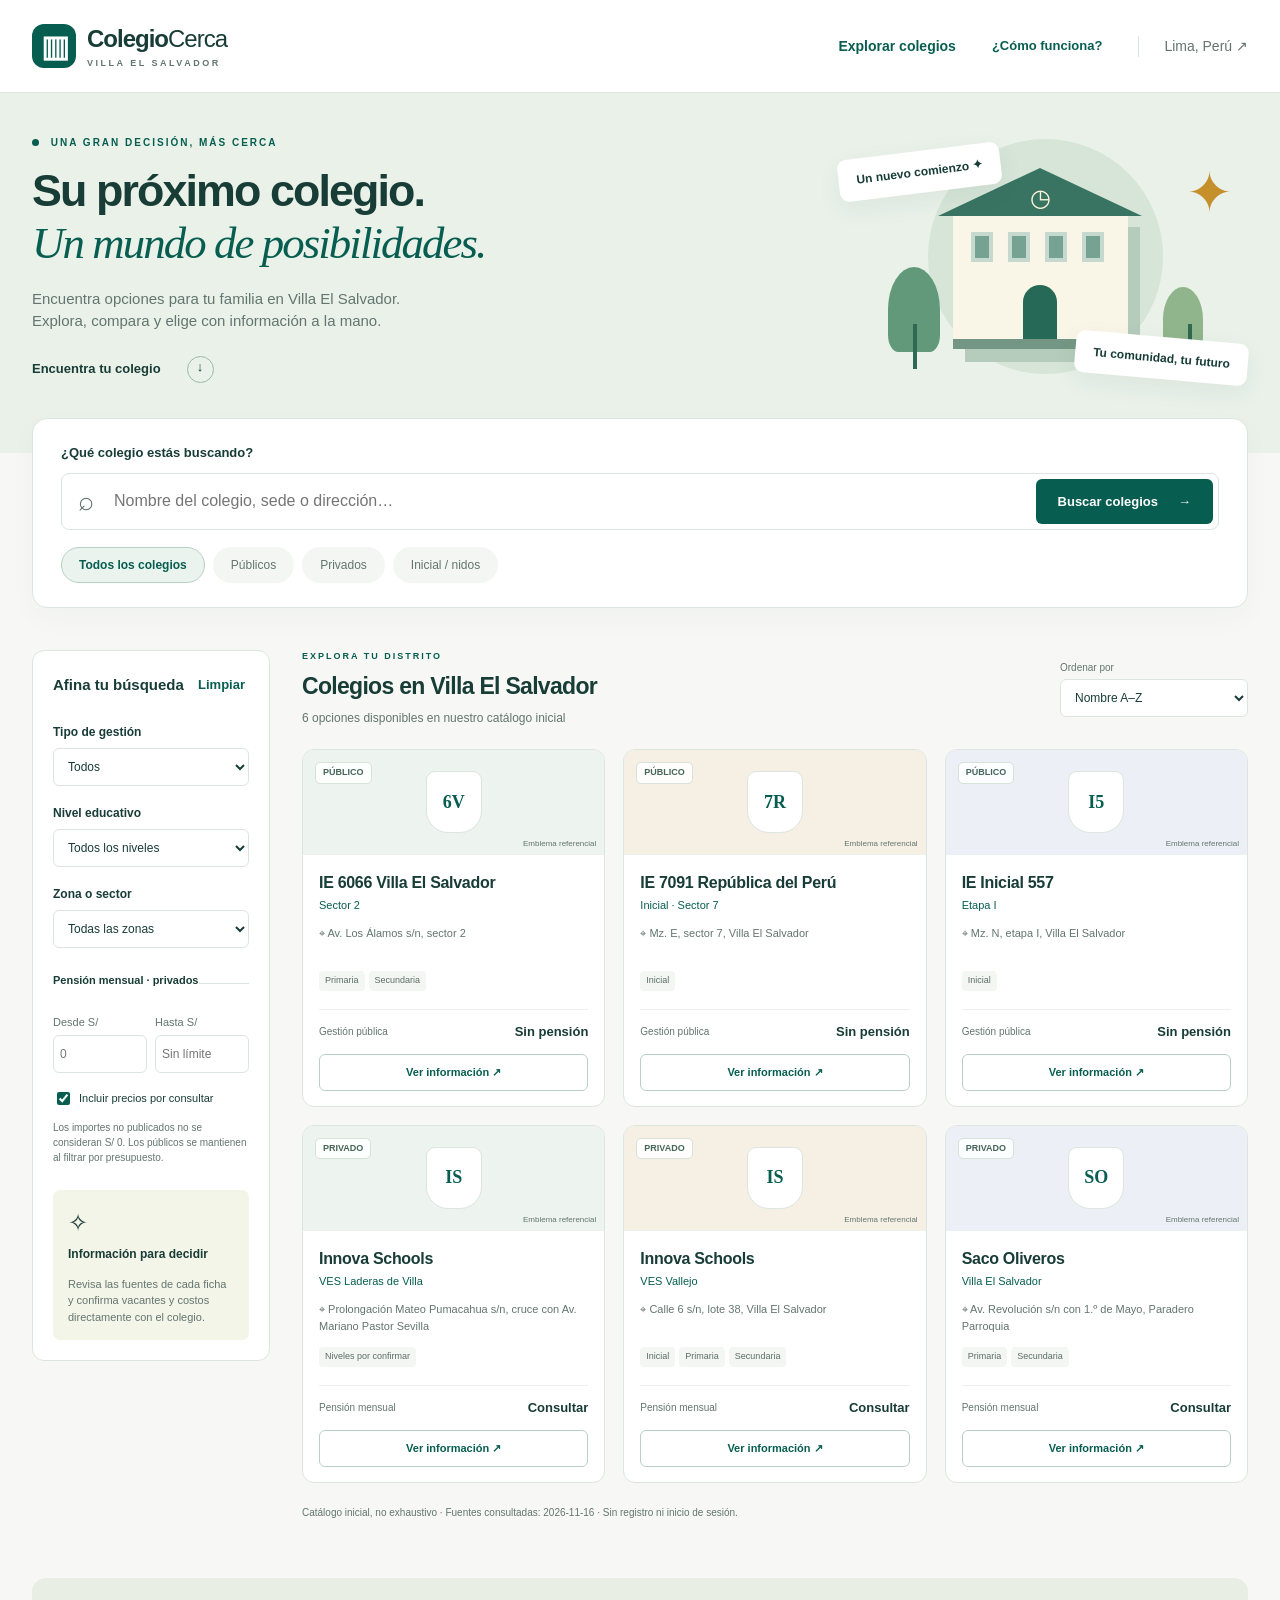
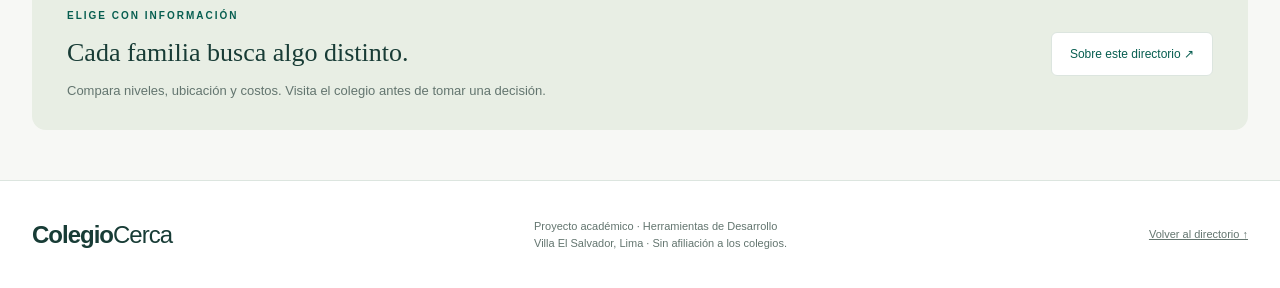
==== web/index.html @ 8980bfe0 "feat: crear directorio publico de colegios VES con filtros y detalle" ====
<!doctype html>
<html lang="es">
<head>
<meta charset="utf-8"><meta name="viewport" content="width=device-width,initial-scale=1">
<meta name="description" content="Explora y compara colegios públicos, privados e inicial en Villa El Salvador. Ubicación, niveles y fuentes de información en un solo lugar.">
<title>Colegio Cerca · Villa El Salvador</title>
<link rel="icon" href="./img/icon.svg" type="image/svg+xml"><link rel="stylesheet" href="./css/estilos.css">
<script src="./js/colegios-core.js" defer></script><script src="./js/app.js" defer></script>
</head>
<body>
<a class="skip" href="#directorio">Saltar al directorio</a>
<header class="header"><div class="container nav"><a class="brand" href="./"><span class="brand-icon" aria-hidden="true">▥</span><span>Colegio<span class="brand-light">Cerca</span><small>VILLA EL SALVADOR</small></span></a><nav aria-label="Principal"><a class="active" href="#directorio">Explorar colegios</a><button id="howButton" class="text-button">¿Cómo funciona?</button><span class="nav-location">Lima, Perú ↗</span></nav></div></header>
<main>
<section class="hero"><div class="container hero-layout"><div><p class="eyebrow"><span class="dot"></span> UNA GRAN DECISIÓN, MÁS CERCA</p><h1>Su próximo colegio.<br><em>Un mundo de posibilidades.</em></h1><p class="hero-copy">Encuentra opciones para tu familia en Villa El Salvador.<br>Explora, compara y elige con información a la mano.</p><a class="hero-link" href="#directorio">Encuentra tu colegio <span>↓</span></a></div><div class="hero-art" aria-hidden="true"><div class="orbit"></div><div class="sun">✦</div><div class="school"><div class="school-roof"></div><span class="school-clock">◷</span><div class="windows"><i></i><i></i><i></i><i></i></div><div class="door"></div></div><span class="art-label label-one">Un nuevo comienzo ✦</span><span class="art-label label-two">Tu comunidad, tu futuro</span><div class="tree tree-one"></div><div class="tree tree-two"></div></div></div></section>
<section class="container finder" aria-label="Buscador"><label for="search">¿Qué colegio estás buscando?</label><div class="search-row"><span aria-hidden="true">⌕</span><input id="search" type="search" placeholder="Nombre del colegio, sede o dirección…" autocomplete="off"><button id="searchButton" class="primary">Buscar colegios <span aria-hidden="true">→</span></button></div><div class="quick-filters" aria-label="Tipo de búsqueda"><button data-quick="todos" aria-pressed="true">Todos los colegios</button><button data-quick="publico" aria-pressed="false">Públicos</button><button data-quick="privado" aria-pressed="false">Privados</button><button data-quick="inicial" aria-pressed="false">Inicial / nidos</button></div></section>
<section id="directorio" class="container directory"><aside class="filters"><div class="filter-heading"><h2>Afina tu búsqueda</h2><button id="clear" class="text-button">Limpiar</button></div><label for="gestion">Tipo de gestión</label><select id="gestion"><option value="">Todos</option><option value="publico">Público</option><option value="privado">Privado</option></select><label for="nivel">Nivel educativo</label><select id="nivel"><option value="">Todos los niveles</option><option value="inicial">Inicial / nidos</option><option value="primaria">Primaria</option><option value="secundaria">Secundaria</option></select><label for="zona">Zona o sector</label><select id="zona"><option value="">Todas las zonas</option></select><fieldset><legend>Pensión mensual · privados</legend><div class="price-inputs"><label>Desde S/<input id="min" type="number" min="0" step="1" placeholder="0"></label><label>Hasta S/<input id="max" type="number" min="0" step="1" placeholder="Sin límite"></label></div><label class="check"><input id="unknown" type="checkbox" checked> Incluir precios por consultar</label><small>Los importes no publicados no se consideran S/ 0. Los públicos se mantienen al filtrar por presupuesto.</small></fieldset><p id="filterError" role="alert"></p><div class="sidebar-note"><span aria-hidden="true">✧</span><strong>Información para decidir</strong><p>Revisa las fuentes de cada ficha y confirma vacantes y costos directamente con el colegio.</p></div></aside>
<div class="results"><div class="results-top"><div><p class="eyebrow">EXPLORA TU DISTRITO</p><h2>Colegios en Villa El Salvador</h2><p id="count" role="status" aria-live="polite">Cargando el directorio…</p></div><label class="sort-label" for="sort">Ordenar por<select id="sort"><option value="nombre">Nombre A–Z</option><option value="precio">Menor pensión publicada</option><option value="ranking">Coincidencia con mis filtros</option></select></label></div><p id="rankingNote" class="ranking-note" hidden>La coincidencia considera gestión, nivel, zona y presupuesto seleccionados. No es una evaluación de calidad educativa. Los datos desconocidos no suman coincidencias.</p><div id="cards" class="cards" aria-busy="true"></div><p class="catalog-note">Catálogo inicial, no exhaustivo · <span id="updated"></span> · Sin registro ni inicio de sesión.</p></div></section>
<section class="container help-strip"><div><p class="eyebrow">ELIGE CON INFORMACIÓN</p><h2>Cada familia busca algo distinto.</h2><p>Compara niveles, ubicación y costos. Visita el colegio antes de tomar una decisión.</p></div><button class="secondary" id="methodButton">Sobre este directorio ↗</button></section>
</main><footer><div class="container footer-content"><span class="brand">Colegio<span class="brand-light">Cerca</span></span><p>Proyecto académico · Herramientas de Desarrollo<br>Villa El Salvador, Lima · Sin afiliación a los colegios.</p><a href="#directorio">Volver al directorio ↑</a></div></footer>
<dialog id="detail" aria-labelledby="detailTitle"><button class="close" id="closeDetail" aria-label="Cerrar información">×</button><div id="detailContent"></div></dialog>
<dialog id="about" aria-labelledby="aboutTitle"><button class="close" id="closeAbout" aria-label="Cerrar explicación">×</button><p class="eyebrow">TRANSPARENCIA</p><h2 id="aboutTitle">Tu búsqueda, con contexto.</h2><p>Este directorio académico reúne fichas de colegios de Villa El Salvador. No es un ranking oficial ni una evaluación de su calidad.</p><h3>¿Cómo se ordenan los resultados?</h3><p>Por defecto, alfabéticamente. Puedes ordenar por pensión publicada o por coincidencia con tus preferencias. En este último caso mostramos también opciones que no cumplen todos los filtros, indicando cuántos criterios coinciden. Cada criterio seleccionado pesa lo mismo; la búsqueda por texto siempre se respeta.</p><h3>Precios y niveles</h3><p>“Consultar” significa que no tenemos un importe publicado y verificado. No implica gratuidad. Las fichas indican solo los niveles documentados, que pueden no cubrir toda la oferta del colegio.</p><h3>Identidad e información</h3><p>Cuando no disponemos del logo oficial, mostramos un emblema genérico, no el escudo del colegio. Puedes consultar las fuentes originales desde cada ficha. Los datos se actualizan editando el catálogo del proyecto; no se sincronizan automáticamente.</p></dialog>
</body></html>
---- web/css/estilos.css ----
:root{--green:#075e50;--dark:#183c36;--mint:#eaf3ee;--paper:#f7f8f5;--muted:#63756f;--line:#dce5df;--gold:#f0bf62}*{box-sizing:border-box}html{scroll-behavior:smooth;scroll-padding-top:24px}body{margin:0;font-family:Arial,Helvetica,sans-serif;color:var(--dark);background:var(--paper);line-height:1.5}button,input,select{font:inherit}button,a,input,select{touch-action:manipulation}button,a{ -webkit-tap-highlight-color:transparent}button{cursor:pointer}a{color:inherit}button:focus-visible,a:focus-visible,input:focus-visible,select:focus-visible{outline:3px solid #ba7b0a;outline-offset:4px}button{border:0}.container{width:min(1320px,calc(100% - 64px));margin:auto}.header{background:white;border-bottom:1px solid var(--line)}.nav{display:flex;justify-content:space-between;align-items:center;min-height:92px}.brand{font-size:24px;font-weight:800;text-decoration:none;letter-spacing:-1px;display:flex;align-items:center;gap:0}.brand-icon{background:var(--green);color:white;display:grid;place-items:center;width:44px;height:44px;border-radius:12px;margin-right:11px;font-size:30px}.brand-light{font-weight:400}.brand small{font-size:9px;letter-spacing:2.5px;display:block;color:var(--muted)}nav{display:flex;align-items:center;gap:32px;font-size:14px}nav a{text-decoration:none}nav .active{color:var(--green);font-weight:bold}.nav-location{border-left:1px solid var(--line);padding-left:25px;color:var(--muted)}.text-button{background:none;color:var(--green);padding:4px;font-size:13px;font-weight:600}.hero{background:#e9f1e9;overflow:hidden}.hero-layout{display:grid;grid-template-columns:1.45fr 1fr;align-items:center;min-height:360px;padding-top:32px;padding-bottom:60px}.eyebrow{font-size:10px;letter-spacing:2px;font-weight:700;color:var(--green);margin:0 0 15px}.dot{display:inline-block;width:7px;height:7px;border-radius:50%;background:var(--green);margin-right:7px}h1{font-size:clamp(32px,3.5vw,48px);line-height:1.15;letter-spacing:-1.9px;margin:0 0 18px;font-weight:700}h1 em{font-family:Georgia,serif;font-weight:400;color:var(--green)}.hero-copy{color:var(--muted);font-size:15px}.hero-link{display:inline-flex;gap:26px;align-items:center;text-decoration:none;font-weight:600;font-size:13px;margin-top:8px}.hero-link span{border:1px solid #9cb7a7;border-radius:50%;width:27px;height:27px;text-align:center}.hero-art{height:240px;position:relative;max-width:420px;width:100%;justify-self:end}.orbit{height:235px;width:235px;border-radius:50%;background:#d6e5d8;position:absolute;left:100px}.sun{position:absolute;right:15px;top:12px;color:#c58f2c;font-size:56px}.school{position:absolute;left:125px;top:75px;width:175px;height:135px;background:#f9f6e7;border-bottom:10px solid #739784;box-shadow:12px 13px 0 #b5cbbb}.school-roof{position:absolute;top:-46px;left:-15px;border-left:102px solid transparent;border-right:102px solid transparent;border-bottom:48px solid #397463}.school-clock{position:absolute;top:-34px;left:77px;font-size:24px;color:#fff5dc;z-index:1}.windows{display:flex;gap:15px;margin:18px}.windows i{display:block;background:#76a294;width:22px;height:30px;border:4px solid #c5d9ce}.door{height:54px;width:34px;background:#276957;position:absolute;bottom:0;left:70px;border-radius:18px 18px 0 0}.art-label{position:absolute;background:white;padding:12px 18px;border-radius:9px;box-shadow:0 8px 25px #254a3810;font-size:12px;font-weight:bold;z-index:2}.label-one{left:10px;top:12px;transform:rotate(-7deg)}.label-two{right:0;bottom:0;transform:rotate(5deg)}.tree{position:absolute;width:52px;height:85px;background:#63997b;border-radius:50% 50% 20% 20%;bottom:27px;left:60px}.tree:after{content:'';position:absolute;bottom:-17px;left:25px;height:45px;width:4px;background:#2f6951}.tree-two{left:auto;right:45px;height:65px;width:40px;background:#90b48b}.finder{position:relative;margin-top:-35px;background:white;border:1px solid var(--line);border-radius:15px;padding:24px 28px;box-shadow:0 10px 28px #173c3608}.finder>label{display:block;font-weight:bold;font-size:13px;margin-bottom:10px}.search-row{display:flex;align-items:center;border:1px solid var(--line);border-radius:8px;padding:5px 5px 5px 16px;gap:12px}.search-row>span{font-size:27px;color:var(--muted)}.search-row input{flex:1;min-width:0;border:0;padding:8px;background:white;color:var(--dark)}.primary{background:var(--green);color:white;border-radius:6px;padding:13px 22px;font-weight:600;font-size:13px;display:inline-flex;justify-content:center;gap:20px;text-decoration:none}.primary:hover{background:#034a3e}.quick-filters{display:flex;gap:8px;margin-top:17px;flex-wrap:wrap}.quick-filters button{font-size:12px;border-radius:20px;padding:8px 17px;background:#f4f6f3;color:var(--muted);border:1px solid transparent}.quick-filters button[aria-pressed=true]{background:var(--mint);color:var(--green);border-color:#b7d1c4;font-weight:bold}.directory{display:grid;grid-template-columns:238px 1fr;gap:32px;padding-top:42px;padding-bottom:48px}.filters{background:white;border:1px solid var(--line);border-radius:12px;padding:20px;align-self:start}.filter-heading{display:flex;align-items:center;justify-content:space-between;gap:5px;margin-bottom:24px}.filter-heading h2{font-size:15px;margin:0}.filters>label{font-size:12px;font-weight:600;display:block;margin:18px 0 7px}select{background:white;border:1px solid var(--line);border-radius:6px;padding:10px;color:var(--dark);font-size:12px;max-width:100%}.filters>select{width:100%}fieldset{border:0;border-top:1px solid var(--line);margin:24px 0 0;padding:18px 0 0}legend{font-size:11px;font-weight:bold;padding:0 0 8px}.price-inputs{display:flex;gap:8px}.price-inputs label{font-size:11px;color:var(--muted);width:50%}.price-inputs input{width:100%;border:1px solid var(--line);border-radius:6px;padding:9px 6px;font-size:12px;margin-top:4px}.check{display:flex;gap:6px;font-size:11px;margin-top:16px;align-items:center}.check input{accent-color:var(--green)}fieldset small{display:block;font-size:10px;color:var(--muted);margin-top:12px}.sidebar-note{background:#f4f5e9;border-radius:7px;padding:15px;margin-top:25px}.sidebar-note>span{font-size:24px;display:block}.sidebar-note strong{font-size:12px}.sidebar-note p{font-size:11px;color:var(--muted);margin-bottom:0}#filterError{font-size:12px;color:#9a302a}.results{min-width:0}.results-top{display:flex;justify-content:space-between;align-items:center;gap:15px;margin-bottom:22px}.results-top .eyebrow{margin-bottom:5px;font-size:9px}.results-top h2{font-size:23px;letter-spacing:-.7px;margin:0}.results-top p#count{font-size:12px;color:var(--muted);margin:6px 0 0}.sort-label{font-size:10px;color:var(--muted);min-width:170px}.sort-label select{display:block;width:100%;margin-top:4px}.cards{display:grid;grid-template-columns:repeat(3,minmax(0,1fr));gap:18px}.card{background:white;border:1px solid var(--line);border-radius:12px;overflow:hidden;transition:transform .18s,box-shadow .18s;display:flex;flex-direction:column}.card:hover{transform:translateY(-3px);box-shadow:0 9px 25px #193c3610}.card-top{height:105px;background:#edf3ee;position:relative;display:flex;align-items:center;justify-content:center;border-bottom:1px solid #edf1ed}.card:nth-child(3n+2) .card-top{background:#f6f0e4}.card:nth-child(3n+3) .card-top{background:#ecf0f6}.badge{font-size:9px;font-weight:bold;border:1px solid #d6e1d8;color:#456658;background:#ffffffdc;border-radius:5px;padding:3px 7px;position:absolute;left:12px;top:12px}.school-logo{width:58px;height:58px;object-fit:contain;background:white;border-radius:13px;padding:7px;box-shadow:0 3px 8px #30452c09}.generic-logo{background:white;border:1px solid #dce5df;width:56px;height:62px;border-radius:9px 9px 22px 22px;display:grid;place-items:center;font:700 18px Georgia,serif;color:var(--green)}.logo-caption{position:absolute;bottom:4px;right:8px;font-size:8px;color:#63756f}.card-content{padding:18px 16px 15px;display:flex;flex:1;flex-direction:column}.card h3{font-size:16px;line-height:1.3;margin:0 0 3px;letter-spacing:-.3px}.sede{font-size:11px;color:var(--green);margin:0 0 12px}.address{font-size:11px;color:var(--muted);min-height:34px;margin:0 0 12px}.tags{display:flex;gap:4px;flex-wrap:wrap;margin-bottom:18px}.tag{background:#f4f6f3;border-radius:4px;padding:3px 6px;font-size:9px;color:#5a6e64}.cost-row{border-top:1px solid #edf1ed;padding-top:12px;margin-top:auto;display:flex;justify-content:space-between;align-items:center;gap:5px;font-size:10px;color:var(--muted)}.cost-row strong{font-size:13px;color:var(--dark)}.detail-button{background:none;border:1px solid #b8d0c4;color:var(--green);border-radius:6px;width:100%;padding:9px;margin-top:13px;font-size:11px;font-weight:bold}.detail-button:hover{background:var(--mint)}.match{font-size:10px;color:var(--green);background:var(--mint);border-radius:4px;padding:5px 8px;margin:0 0 10px}.catalog-note{font-size:10px;color:var(--muted);margin-top:22px}.empty{grid-column:1/-1;padding:45px;background:white;border:1px dashed var(--line);border-radius:10px;text-align:center}.empty h3{font-size:20px}.empty p{color:var(--muted);font-size:14px}.ranking-note{background:#eaf3ee;padding:12px;font-size:12px;border-radius:8px}.help-strip{background:#e8eee4;border-radius:14px;padding:30px 35px;display:flex;align-items:center;justify-content:space-between;gap:20px;margin-bottom:50px}.help-strip h2{font:26px Georgia,serif;margin:0}.help-strip p:not(.eyebrow){font-size:13px;color:var(--muted);margin-bottom:0}.secondary{background:white;color:var(--green);border:1px solid var(--line);border-radius:6px;padding:12px 18px;font-size:12px;white-space:nowrap;text-decoration:none;display:inline-block}footer{background:white;border-top:1px solid var(--line);padding:26px 0}.footer-content{display:flex;align-items:center;justify-content:space-between;gap:18px}.footer-content p,.footer-content>a{font-size:11px;color:var(--muted)}dialog{border:0;border-radius:18px;padding:36px;width:min(710px,calc(100% - 32px));max-height:88vh;color:var(--dark);box-shadow:0 20px 90px #122a3740}dialog::backdrop{background:#102d2b99;backdrop-filter:blur(3px)}dialog p{font-size:14px;color:var(--muted)}dialog h2{font-size:27px;margin-top:8px;padding-right:25px}dialog h3{font-size:15px;margin-top:25px}.close{position:absolute;right:16px;top:12px;background:#f0f4ef;border-radius:50%;width:32px;height:32px;font-size:25px;color:var(--dark)}.detail-heading{display:flex;align-items:center;gap:18px}.detail-heading h2{margin-bottom:0}.detail-heading p{margin-top:3px}.detail-grid{display:grid;grid-template-columns:1fr 1fr;gap:16px;margin:25px 0}.detail-grid>div{background:#f4f7f3;border-radius:8px;padding:14px;font-size:13px}.detail-grid strong{font-size:10px;text-transform:uppercase;letter-spacing:1px;display:block;color:var(--muted);margin-bottom:5px}.detail-actions{display:flex;gap:10px;flex-wrap:wrap}.sources{font-size:12px;padding-left:19px}.sources li{margin:7px 0}.source-note{font-size:11px!important}.skip{position:absolute;top:-70px;left:10px;background:white;padding:10px;z-index:10}.skip:focus{top:10px}[hidden]{display:none!important}@media(min-width:1500px){.hero-layout{min-height:400px}.card-top{height:125px}}@media(max-width:1100px){.cards{grid-template-columns:repeat(2,minmax(0,1fr))}.hero-art{transform:scale(.85);transform-origin:right center}.directory{gap:22px;grid-template-columns:220px 1fr}.results-top{align-items:start;flex-direction:column}.sort-label{min-width:220px}}@media(max-width:700px){.container{width:calc(100% - 32px)}.nav{min-height:75px}.brand{font-size:21px}nav{gap:10px}nav>a,.nav-location{display:none}.hero-layout{grid-template-columns:1fr;padding:32px 0 62px;min-height:0}.hero-art{display:none}h1{font-size:34px}.hero-copy br{display:none}.finder{padding:18px}.search-row{flex-wrap:wrap;padding:7px}.search-row>span{display:none}.search-row input{width:100%;flex-basis:100%;font-size:14px}.search-row .primary{width:100%}.quick-filters{gap:5px}.quick-filters button{padding:7px 10px;font-size:10px}.directory{grid-template-columns:1fr;padding-top:25px}.filters{display:grid;grid-template-columns:1fr 1fr;gap:8px 12px;padding:16px}.filter-heading,fieldset,.sidebar-note,#filterError{grid-column:1/-1}.filter-heading{margin:0}.filters>label{margin:10px 0 0;grid-column:1/-1}.filters>select{grid-column:1/-1}.sidebar-note{display:none}fieldset{margin-top:12px}.results-top{flex-direction:row;align-items:center;flex-wrap:wrap}.results-top h2{font-size:22px}.sort-label{min-width:0;width:100%}.cards{gap:12px}.card-content{padding:12px}.card h3{font-size:14px}.cost-row{flex-direction:column;align-items:start}.help-strip{padding:25px;flex-direction:column;align-items:start}.footer-content{flex-direction:column;align-items:start}dialog{padding:28px 22px}.detail-grid{grid-template-columns:1fr}.detail-heading{align-items:start}.detail-heading h2{font-size:22px}}@media(max-width:380px){.cards{grid-template-columns:1fr}}@media(prefers-reduced-motion:reduce){html{scroll-behavior:auto}.card{transition:none}}
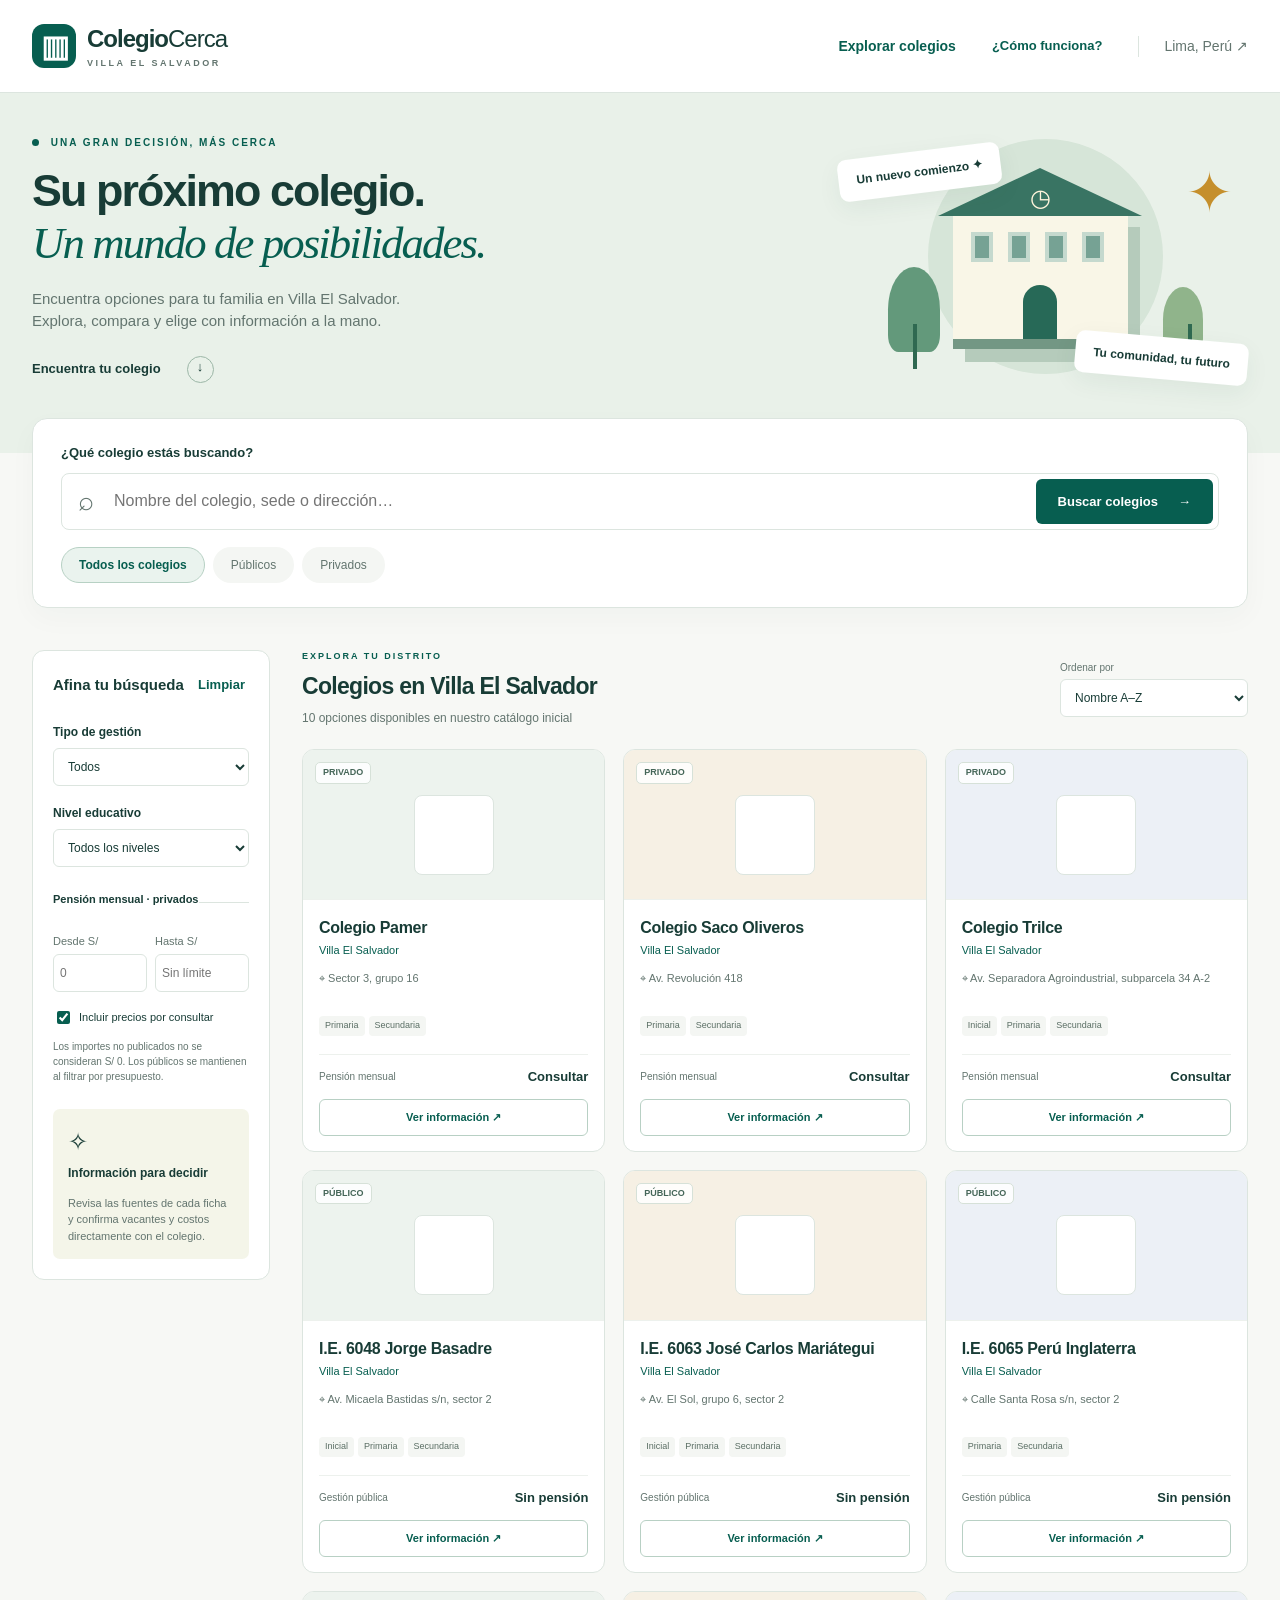
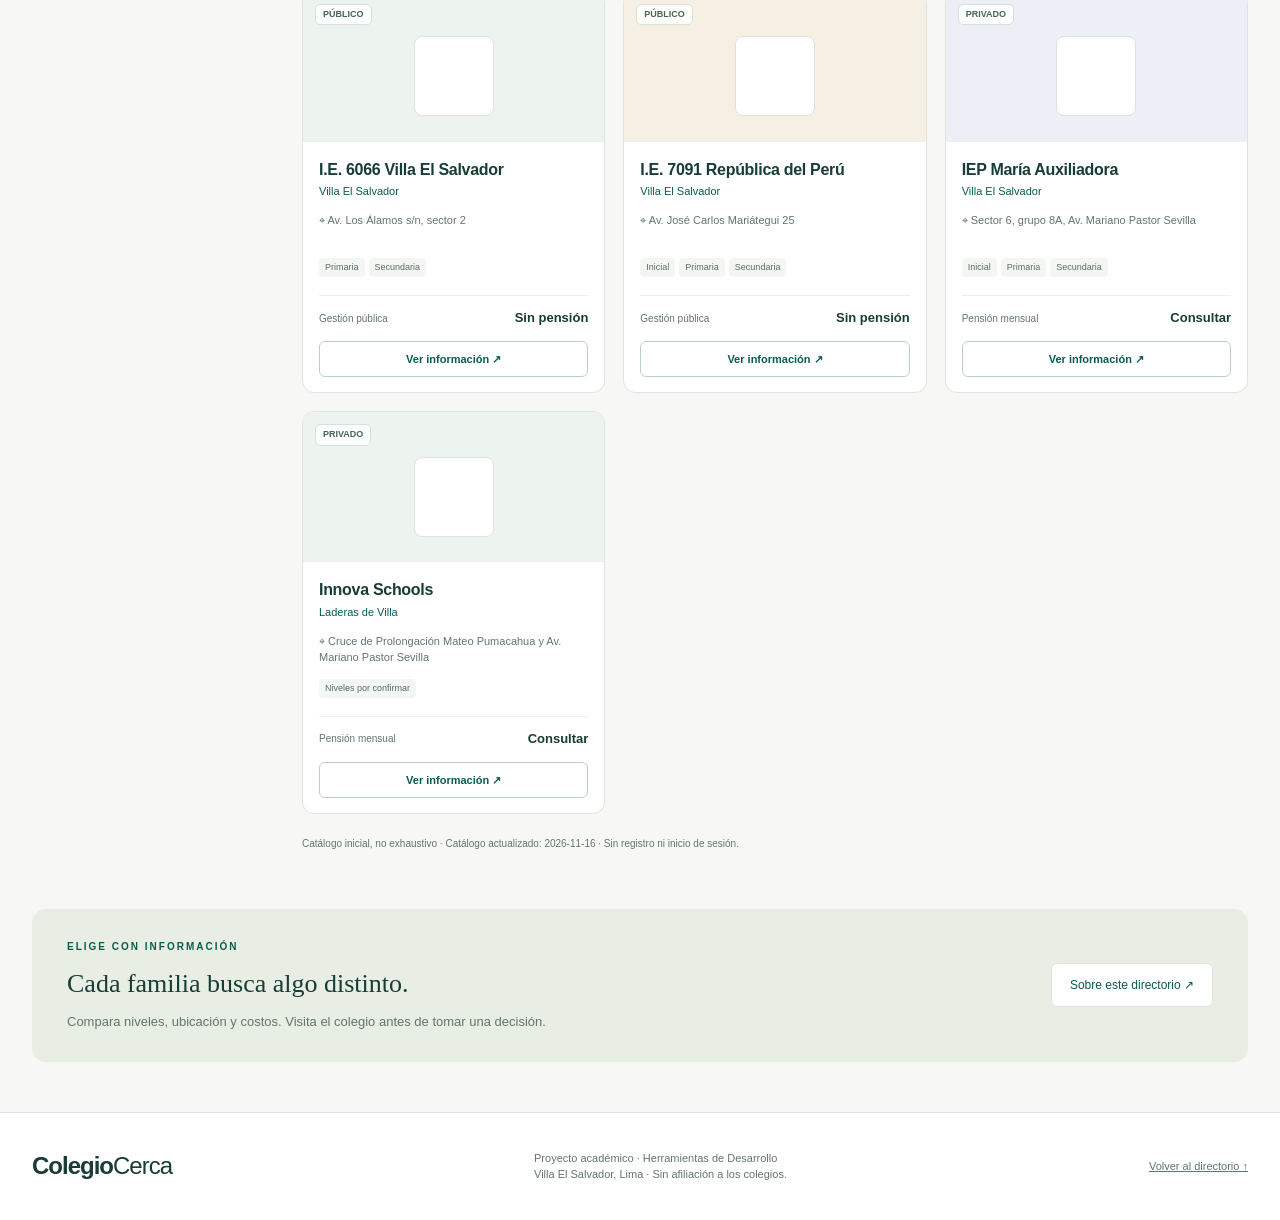
==== commit e28bc161: "feat: configurar diez colegios y enlaces e imagenes editables" ====
--- a/web/index.html
+++ b/web/index.html
@@ -2,7 +2,7 @@
 <html lang="es">
 <head>
 <meta charset="utf-8"><meta name="viewport" content="width=device-width,initial-scale=1">
-<meta name="description" content="Explora y compara colegios públicos, privados e inicial en Villa El Salvador. Ubicación, niveles y fuentes de información en un solo lugar.">
+<meta name="description" content="Explora y compara colegios públicos y privados en Villa El Salvador. Ubicación, niveles y fuentes de información en un solo lugar.">
 <title>Colegio Cerca · Villa El Salvador</title>
 <link rel="icon" href="./img/icon.svg" type="image/svg+xml"><link rel="stylesheet" href="./css/estilos.css">
 <script src="./js/colegios-core.js" defer></script><script src="./js/app.js" defer></script>
@@ -12,11 +12,11 @@
 <header class="header"><div class="container nav"><a class="brand" href="./"><span class="brand-icon" aria-hidden="true">▥</span><span>Colegio<span class="brand-light">Cerca</span><small>VILLA EL SALVADOR</small></span></a><nav aria-label="Principal"><a class="active" href="#directorio">Explorar colegios</a><button id="howButton" class="text-button">¿Cómo funciona?</button><span class="nav-location">Lima, Perú ↗</span></nav></div></header>
 <main>
 <section class="hero"><div class="container hero-layout"><div><p class="eyebrow"><span class="dot"></span> UNA GRAN DECISIÓN, MÁS CERCA</p><h1>Su próximo colegio.<br><em>Un mundo de posibilidades.</em></h1><p class="hero-copy">Encuentra opciones para tu familia en Villa El Salvador.<br>Explora, compara y elige con información a la mano.</p><a class="hero-link" href="#directorio">Encuentra tu colegio <span>↓</span></a></div><div class="hero-art" aria-hidden="true"><div class="orbit"></div><div class="sun">✦</div><div class="school"><div class="school-roof"></div><span class="school-clock">◷</span><div class="windows"><i></i><i></i><i></i><i></i></div><div class="door"></div></div><span class="art-label label-one">Un nuevo comienzo ✦</span><span class="art-label label-two">Tu comunidad, tu futuro</span><div class="tree tree-one"></div><div class="tree tree-two"></div></div></div></section>
-<section class="container finder" aria-label="Buscador"><label for="search">¿Qué colegio estás buscando?</label><div class="search-row"><span aria-hidden="true">⌕</span><input id="search" type="search" placeholder="Nombre del colegio, sede o dirección…" autocomplete="off"><button id="searchButton" class="primary">Buscar colegios <span aria-hidden="true">→</span></button></div><div class="quick-filters" aria-label="Tipo de búsqueda"><button data-quick="todos" aria-pressed="true">Todos los colegios</button><button data-quick="publico" aria-pressed="false">Públicos</button><button data-quick="privado" aria-pressed="false">Privados</button><button data-quick="inicial" aria-pressed="false">Inicial / nidos</button></div></section>
-<section id="directorio" class="container directory"><aside class="filters"><div class="filter-heading"><h2>Afina tu búsqueda</h2><button id="clear" class="text-button">Limpiar</button></div><label for="gestion">Tipo de gestión</label><select id="gestion"><option value="">Todos</option><option value="publico">Público</option><option value="privado">Privado</option></select><label for="nivel">Nivel educativo</label><select id="nivel"><option value="">Todos los niveles</option><option value="inicial">Inicial / nidos</option><option value="primaria">Primaria</option><option value="secundaria">Secundaria</option></select><label for="zona">Zona o sector</label><select id="zona"><option value="">Todas las zonas</option></select><fieldset><legend>Pensión mensual · privados</legend><div class="price-inputs"><label>Desde S/<input id="min" type="number" min="0" step="1" placeholder="0"></label><label>Hasta S/<input id="max" type="number" min="0" step="1" placeholder="Sin límite"></label></div><label class="check"><input id="unknown" type="checkbox" checked> Incluir precios por consultar</label><small>Los importes no publicados no se consideran S/ 0. Los públicos se mantienen al filtrar por presupuesto.</small></fieldset><p id="filterError" role="alert"></p><div class="sidebar-note"><span aria-hidden="true">✧</span><strong>Información para decidir</strong><p>Revisa las fuentes de cada ficha y confirma vacantes y costos directamente con el colegio.</p></div></aside>
-<div class="results"><div class="results-top"><div><p class="eyebrow">EXPLORA TU DISTRITO</p><h2>Colegios en Villa El Salvador</h2><p id="count" role="status" aria-live="polite">Cargando el directorio…</p></div><label class="sort-label" for="sort">Ordenar por<select id="sort"><option value="nombre">Nombre A–Z</option><option value="precio">Menor pensión publicada</option><option value="ranking">Coincidencia con mis filtros</option></select></label></div><p id="rankingNote" class="ranking-note" hidden>La coincidencia considera gestión, nivel, zona y presupuesto seleccionados. No es una evaluación de calidad educativa. Los datos desconocidos no suman coincidencias.</p><div id="cards" class="cards" aria-busy="true"></div><p class="catalog-note">Catálogo inicial, no exhaustivo · <span id="updated"></span> · Sin registro ni inicio de sesión.</p></div></section>
+<section class="container finder" aria-label="Buscador"><label for="search">¿Qué colegio estás buscando?</label><div class="search-row"><span aria-hidden="true">⌕</span><input id="search" type="search" placeholder="Nombre del colegio, sede o dirección…" autocomplete="off"><button id="searchButton" class="primary">Buscar colegios <span aria-hidden="true">→</span></button></div><div class="quick-filters" aria-label="Tipo de búsqueda"><button data-quick="todos" aria-pressed="true">Todos los colegios</button><button data-quick="publico" aria-pressed="false">Públicos</button><button data-quick="privado" aria-pressed="false">Privados</button></div></section>
+<section id="directorio" class="container directory"><aside class="filters"><div class="filter-heading"><h2>Afina tu búsqueda</h2><button id="clear" class="text-button">Limpiar</button></div><label for="gestion">Tipo de gestión</label><select id="gestion"><option value="">Todos</option><option value="publico">Público</option><option value="privado">Privado</option></select><label for="nivel">Nivel educativo</label><select id="nivel"><option value="">Todos los niveles</option><option value="primaria">Primaria</option><option value="secundaria">Secundaria</option></select><fieldset><legend>Pensión mensual · privados</legend><div class="price-inputs"><label>Desde S/<input id="min" type="number" min="0" step="1" placeholder="0"></label><label>Hasta S/<input id="max" type="number" min="0" step="1" placeholder="Sin límite"></label></div><label class="check"><input id="unknown" type="checkbox" checked> Incluir precios por consultar</label><small>Los importes no publicados no se consideran S/ 0. Los públicos se mantienen al filtrar por presupuesto.</small></fieldset><p id="filterError" role="alert"></p><div class="sidebar-note"><span aria-hidden="true">✧</span><strong>Información para decidir</strong><p>Revisa las fuentes de cada ficha y confirma vacantes y costos directamente con el colegio.</p></div></aside>
+<div class="results"><div class="results-top"><div><p class="eyebrow">EXPLORA TU DISTRITO</p><h2>Colegios en Villa El Salvador</h2><p id="count" role="status" aria-live="polite">Cargando el directorio…</p></div><label class="sort-label" for="sort">Ordenar por<select id="sort"><option value="nombre">Nombre A–Z</option><option value="precio">Menor pensión publicada</option><option value="ranking">Coincidencia con mis filtros</option></select></label></div><p id="rankingNote" class="ranking-note" hidden>La coincidencia considera gestión, nivel y presupuesto seleccionados. No es una evaluación de calidad educativa. Los datos desconocidos no suman coincidencias.</p><div id="cards" class="cards" aria-busy="true"></div><p class="catalog-note">Catálogo inicial, no exhaustivo · <span id="updated"></span> · Sin registro ni inicio de sesión.</p></div></section>
 <section class="container help-strip"><div><p class="eyebrow">ELIGE CON INFORMACIÓN</p><h2>Cada familia busca algo distinto.</h2><p>Compara niveles, ubicación y costos. Visita el colegio antes de tomar una decisión.</p></div><button class="secondary" id="methodButton">Sobre este directorio ↗</button></section>
 </main><footer><div class="container footer-content"><span class="brand">Colegio<span class="brand-light">Cerca</span></span><p>Proyecto académico · Herramientas de Desarrollo<br>Villa El Salvador, Lima · Sin afiliación a los colegios.</p><a href="#directorio">Volver al directorio ↑</a></div></footer>
 <dialog id="detail" aria-labelledby="detailTitle"><button class="close" id="closeDetail" aria-label="Cerrar información">×</button><div id="detailContent"></div></dialog>
-<dialog id="about" aria-labelledby="aboutTitle"><button class="close" id="closeAbout" aria-label="Cerrar explicación">×</button><p class="eyebrow">TRANSPARENCIA</p><h2 id="aboutTitle">Tu búsqueda, con contexto.</h2><p>Este directorio académico reúne fichas de colegios de Villa El Salvador. No es un ranking oficial ni una evaluación de su calidad.</p><h3>¿Cómo se ordenan los resultados?</h3><p>Por defecto, alfabéticamente. Puedes ordenar por pensión publicada o por coincidencia con tus preferencias. En este último caso mostramos también opciones que no cumplen todos los filtros, indicando cuántos criterios coinciden. Cada criterio seleccionado pesa lo mismo; la búsqueda por texto siempre se respeta.</p><h3>Precios y niveles</h3><p>“Consultar” significa que no tenemos un importe publicado y verificado. No implica gratuidad. Las fichas indican solo los niveles documentados, que pueden no cubrir toda la oferta del colegio.</p><h3>Identidad e información</h3><p>Cuando no disponemos del logo oficial, mostramos un emblema genérico, no el escudo del colegio. Puedes consultar las fuentes originales desde cada ficha. Los datos se actualizan editando el catálogo del proyecto; no se sincronizan automáticamente.</p></dialog>
+<dialog id="about" aria-labelledby="aboutTitle"><button class="close" id="closeAbout" aria-label="Cerrar explicación">×</button><p class="eyebrow">TRANSPARENCIA</p><h2 id="aboutTitle">Tu búsqueda, con contexto.</h2><p>Este directorio académico reúne fichas de colegios de Villa El Salvador. No es un ranking oficial ni una evaluación de su calidad.</p><h3>¿Cómo se ordenan los resultados?</h3><p>Por defecto, alfabéticamente. Puedes ordenar por pensión publicada o por coincidencia con tus preferencias. En este último caso mostramos también opciones que no cumplen todos los filtros, indicando cuántos criterios coinciden. Cada criterio seleccionado pesa lo mismo; la búsqueda por texto siempre se respeta.</p><h3>Precios y niveles</h3><p>“Consultar” significa que no tenemos un importe publicado y verificado. No implica gratuidad. Las fichas indican solo los niveles documentados, que pueden no cubrir toda la oferta del colegio.</p><h3>Identidad e información</h3><p>Cada colegio tiene un espacio para su imagen. Si todavía no está disponible, el recuadro permanece vacío. Los enlaces de Facebook y Google Maps se incorporan manualmente y solo se habilitan cuando tienen una URL válida. Puedes consultar las fuentes originales desde cada ficha. Los datos se actualizan editando el catálogo del proyecto; no se sincronizan automáticamente.</p></dialog>
 </body></html>
--- a/web/css/estilos.css
+++ b/web/css/estilos.css
@@ -1 +1,8 @@
 :root{--green:#075e50;--dark:#183c36;--mint:#eaf3ee;--paper:#f7f8f5;--muted:#63756f;--line:#dce5df;--gold:#f0bf62}*{box-sizing:border-box}html{scroll-behavior:smooth;scroll-padding-top:24px}body{margin:0;font-family:Arial,Helvetica,sans-serif;color:var(--dark);background:var(--paper);line-height:1.5}button,input,select{font:inherit}button,a,input,select{touch-action:manipulation}button,a{ -webkit-tap-highlight-color:transparent}button{cursor:pointer}a{color:inherit}button:focus-visible,a:focus-visible,input:focus-visible,select:focus-visible{outline:3px solid #ba7b0a;outline-offset:4px}button{border:0}.container{width:min(1320px,calc(100% - 64px));margin:auto}.header{background:white;border-bottom:1px solid var(--line)}.nav{display:flex;justify-content:space-between;align-items:center;min-height:92px}.brand{font-size:24px;font-weight:800;text-decoration:none;letter-spacing:-1px;display:flex;align-items:center;gap:0}.brand-icon{background:var(--green);color:white;display:grid;place-items:center;width:44px;height:44px;border-radius:12px;margin-right:11px;font-size:30px}.brand-light{font-weight:400}.brand small{font-size:9px;letter-spacing:2.5px;display:block;color:var(--muted)}nav{display:flex;align-items:center;gap:32px;font-size:14px}nav a{text-decoration:none}nav .active{color:var(--green);font-weight:bold}.nav-location{border-left:1px solid var(--line);padding-left:25px;color:var(--muted)}.text-button{background:none;color:var(--green);padding:4px;font-size:13px;font-weight:600}.hero{background:#e9f1e9;overflow:hidden}.hero-layout{display:grid;grid-template-columns:1.45fr 1fr;align-items:center;min-height:360px;padding-top:32px;padding-bottom:60px}.eyebrow{font-size:10px;letter-spacing:2px;font-weight:700;color:var(--green);margin:0 0 15px}.dot{display:inline-block;width:7px;height:7px;border-radius:50%;background:var(--green);margin-right:7px}h1{font-size:clamp(32px,3.5vw,48px);line-height:1.15;letter-spacing:-1.9px;margin:0 0 18px;font-weight:700}h1 em{font-family:Georgia,serif;font-weight:400;color:var(--green)}.hero-copy{color:var(--muted);font-size:15px}.hero-link{display:inline-flex;gap:26px;align-items:center;text-decoration:none;font-weight:600;font-size:13px;margin-top:8px}.hero-link span{border:1px solid #9cb7a7;border-radius:50%;width:27px;height:27px;text-align:center}.hero-art{height:240px;position:relative;max-width:420px;width:100%;justify-self:end}.orbit{height:235px;width:235px;border-radius:50%;background:#d6e5d8;position:absolute;left:100px}.sun{position:absolute;right:15px;top:12px;color:#c58f2c;font-size:56px}.school{position:absolute;left:125px;top:75px;width:175px;height:135px;background:#f9f6e7;border-bottom:10px solid #739784;box-shadow:12px 13px 0 #b5cbbb}.school-roof{position:absolute;top:-46px;left:-15px;border-left:102px solid transparent;border-right:102px solid transparent;border-bottom:48px solid #397463}.school-clock{position:absolute;top:-34px;left:77px;font-size:24px;color:#fff5dc;z-index:1}.windows{display:flex;gap:15px;margin:18px}.windows i{display:block;background:#76a294;width:22px;height:30px;border:4px solid #c5d9ce}.door{height:54px;width:34px;background:#276957;position:absolute;bottom:0;left:70px;border-radius:18px 18px 0 0}.art-label{position:absolute;background:white;padding:12px 18px;border-radius:9px;box-shadow:0 8px 25px #254a3810;font-size:12px;font-weight:bold;z-index:2}.label-one{left:10px;top:12px;transform:rotate(-7deg)}.label-two{right:0;bottom:0;transform:rotate(5deg)}.tree{position:absolute;width:52px;height:85px;background:#63997b;border-radius:50% 50% 20% 20%;bottom:27px;left:60px}.tree:after{content:'';position:absolute;bottom:-17px;left:25px;height:45px;width:4px;background:#2f6951}.tree-two{left:auto;right:45px;height:65px;width:40px;background:#90b48b}.finder{position:relative;margin-top:-35px;background:white;border:1px solid var(--line);border-radius:15px;padding:24px 28px;box-shadow:0 10px 28px #173c3608}.finder>label{display:block;font-weight:bold;font-size:13px;margin-bottom:10px}.search-row{display:flex;align-items:center;border:1px solid var(--line);border-radius:8px;padding:5px 5px 5px 16px;gap:12px}.search-row>span{font-size:27px;color:var(--muted)}.search-row input{flex:1;min-width:0;border:0;padding:8px;background:white;color:var(--dark)}.primary{background:var(--green);color:white;border-radius:6px;padding:13px 22px;font-weight:600;font-size:13px;display:inline-flex;justify-content:center;gap:20px;text-decoration:none}.primary:hover{background:#034a3e}.quick-filters{display:flex;gap:8px;margin-top:17px;flex-wrap:wrap}.quick-filters button{font-size:12px;border-radius:20px;padding:8px 17px;background:#f4f6f3;color:var(--muted);border:1px solid transparent}.quick-filters button[aria-pressed=true]{background:var(--mint);color:var(--green);border-color:#b7d1c4;font-weight:bold}.directory{display:grid;grid-template-columns:238px 1fr;gap:32px;padding-top:42px;padding-bottom:48px}.filters{background:white;border:1px solid var(--line);border-radius:12px;padding:20px;align-self:start}.filter-heading{display:flex;align-items:center;justify-content:space-between;gap:5px;margin-bottom:24px}.filter-heading h2{font-size:15px;margin:0}.filters>label{font-size:12px;font-weight:600;display:block;margin:18px 0 7px}select{background:white;border:1px solid var(--line);border-radius:6px;padding:10px;color:var(--dark);font-size:12px;max-width:100%}.filters>select{width:100%}fieldset{border:0;border-top:1px solid var(--line);margin:24px 0 0;padding:18px 0 0}legend{font-size:11px;font-weight:bold;padding:0 0 8px}.price-inputs{display:flex;gap:8px}.price-inputs label{font-size:11px;color:var(--muted);width:50%}.price-inputs input{width:100%;border:1px solid var(--line);border-radius:6px;padding:9px 6px;font-size:12px;margin-top:4px}.check{display:flex;gap:6px;font-size:11px;margin-top:16px;align-items:center}.check input{accent-color:var(--green)}fieldset small{display:block;font-size:10px;color:var(--muted);margin-top:12px}.sidebar-note{background:#f4f5e9;border-radius:7px;padding:15px;margin-top:25px}.sidebar-note>span{font-size:24px;display:block}.sidebar-note strong{font-size:12px}.sidebar-note p{font-size:11px;color:var(--muted);margin-bottom:0}#filterError{font-size:12px;color:#9a302a}.results{min-width:0}.results-top{display:flex;justify-content:space-between;align-items:center;gap:15px;margin-bottom:22px}.results-top .eyebrow{margin-bottom:5px;font-size:9px}.results-top h2{font-size:23px;letter-spacing:-.7px;margin:0}.results-top p#count{font-size:12px;color:var(--muted);margin:6px 0 0}.sort-label{font-size:10px;color:var(--muted);min-width:170px}.sort-label select{display:block;width:100%;margin-top:4px}.cards{display:grid;grid-template-columns:repeat(3,minmax(0,1fr));gap:18px}.card{background:white;border:1px solid var(--line);border-radius:12px;overflow:hidden;transition:transform .18s,box-shadow .18s;display:flex;flex-direction:column}.card:hover{transform:translateY(-3px);box-shadow:0 9px 25px #193c3610}.card-top{height:105px;background:#edf3ee;position:relative;display:flex;align-items:center;justify-content:center;border-bottom:1px solid #edf1ed}.card:nth-child(3n+2) .card-top{background:#f6f0e4}.card:nth-child(3n+3) .card-top{background:#ecf0f6}.badge{font-size:9px;font-weight:bold;border:1px solid #d6e1d8;color:#456658;background:#ffffffdc;border-radius:5px;padding:3px 7px;position:absolute;left:12px;top:12px}.school-logo{width:58px;height:58px;object-fit:contain;background:white;border-radius:13px;padding:7px;box-shadow:0 3px 8px #30452c09}.generic-logo{background:white;border:1px solid #dce5df;width:56px;height:62px;border-radius:9px 9px 22px 22px;display:grid;place-items:center;font:700 18px Georgia,serif;color:var(--green)}.logo-caption{position:absolute;bottom:4px;right:8px;font-size:8px;color:#63756f}.card-content{padding:18px 16px 15px;display:flex;flex:1;flex-direction:column}.card h3{font-size:16px;line-height:1.3;margin:0 0 3px;letter-spacing:-.3px}.sede{font-size:11px;color:var(--green);margin:0 0 12px}.address{font-size:11px;color:var(--muted);min-height:34px;margin:0 0 12px}.tags{display:flex;gap:4px;flex-wrap:wrap;margin-bottom:18px}.tag{background:#f4f6f3;border-radius:4px;padding:3px 6px;font-size:9px;color:#5a6e64}.cost-row{border-top:1px solid #edf1ed;padding-top:12px;margin-top:auto;display:flex;justify-content:space-between;align-items:center;gap:5px;font-size:10px;color:var(--muted)}.cost-row strong{font-size:13px;color:var(--dark)}.detail-button{background:none;border:1px solid #b8d0c4;color:var(--green);border-radius:6px;width:100%;padding:9px;margin-top:13px;font-size:11px;font-weight:bold}.detail-button:hover{background:var(--mint)}.match{font-size:10px;color:var(--green);background:var(--mint);border-radius:4px;padding:5px 8px;margin:0 0 10px}.catalog-note{font-size:10px;color:var(--muted);margin-top:22px}.empty{grid-column:1/-1;padding:45px;background:white;border:1px dashed var(--line);border-radius:10px;text-align:center}.empty h3{font-size:20px}.empty p{color:var(--muted);font-size:14px}.ranking-note{background:#eaf3ee;padding:12px;font-size:12px;border-radius:8px}.help-strip{background:#e8eee4;border-radius:14px;padding:30px 35px;display:flex;align-items:center;justify-content:space-between;gap:20px;margin-bottom:50px}.help-strip h2{font:26px Georgia,serif;margin:0}.help-strip p:not(.eyebrow){font-size:13px;color:var(--muted);margin-bottom:0}.secondary{background:white;color:var(--green);border:1px solid var(--line);border-radius:6px;padding:12px 18px;font-size:12px;white-space:nowrap;text-decoration:none;display:inline-block}footer{background:white;border-top:1px solid var(--line);padding:26px 0}.footer-content{display:flex;align-items:center;justify-content:space-between;gap:18px}.footer-content p,.footer-content>a{font-size:11px;color:var(--muted)}dialog{border:0;border-radius:18px;padding:36px;width:min(710px,calc(100% - 32px));max-height:88vh;color:var(--dark);box-shadow:0 20px 90px #122a3740}dialog::backdrop{background:#102d2b99;backdrop-filter:blur(3px)}dialog p{font-size:14px;color:var(--muted)}dialog h2{font-size:27px;margin-top:8px;padding-right:25px}dialog h3{font-size:15px;margin-top:25px}.close{position:absolute;right:16px;top:12px;background:#f0f4ef;border-radius:50%;width:32px;height:32px;font-size:25px;color:var(--dark)}.detail-heading{display:flex;align-items:center;gap:18px}.detail-heading h2{margin-bottom:0}.detail-heading p{margin-top:3px}.detail-grid{display:grid;grid-template-columns:1fr 1fr;gap:16px;margin:25px 0}.detail-grid>div{background:#f4f7f3;border-radius:8px;padding:14px;font-size:13px}.detail-grid strong{font-size:10px;text-transform:uppercase;letter-spacing:1px;display:block;color:var(--muted);margin-bottom:5px}.detail-actions{display:flex;gap:10px;flex-wrap:wrap}.sources{font-size:12px;padding-left:19px}.sources li{margin:7px 0}.source-note{font-size:11px!important}.skip{position:absolute;top:-70px;left:10px;background:white;padding:10px;z-index:10}.skip:focus{top:10px}[hidden]{display:none!important}@media(min-width:1500px){.hero-layout{min-height:400px}.card-top{height:125px}}@media(max-width:1100px){.cards{grid-template-columns:repeat(2,minmax(0,1fr))}.hero-art{transform:scale(.85);transform-origin:right center}.directory{gap:22px;grid-template-columns:220px 1fr}.results-top{align-items:start;flex-direction:column}.sort-label{min-width:220px}}@media(max-width:700px){.container{width:calc(100% - 32px)}.nav{min-height:75px}.brand{font-size:21px}nav{gap:10px}nav>a,.nav-location{display:none}.hero-layout{grid-template-columns:1fr;padding:32px 0 62px;min-height:0}.hero-art{display:none}h1{font-size:34px}.hero-copy br{display:none}.finder{padding:18px}.search-row{flex-wrap:wrap;padding:7px}.search-row>span{display:none}.search-row input{width:100%;flex-basis:100%;font-size:14px}.search-row .primary{width:100%}.quick-filters{gap:5px}.quick-filters button{padding:7px 10px;font-size:10px}.directory{grid-template-columns:1fr;padding-top:25px}.filters{display:grid;grid-template-columns:1fr 1fr;gap:8px 12px;padding:16px}.filter-heading,fieldset,.sidebar-note,#filterError{grid-column:1/-1}.filter-heading{margin:0}.filters>label{margin:10px 0 0;grid-column:1/-1}.filters>select{grid-column:1/-1}.sidebar-note{display:none}fieldset{margin-top:12px}.results-top{flex-direction:row;align-items:center;flex-wrap:wrap}.results-top h2{font-size:22px}.sort-label{min-width:0;width:100%}.cards{gap:12px}.card-content{padding:12px}.card h3{font-size:14px}.cost-row{flex-direction:column;align-items:start}.help-strip{padding:25px;flex-direction:column;align-items:start}.footer-content{flex-direction:column;align-items:start}dialog{padding:28px 22px}.detail-grid{grid-template-columns:1fr}.detail-heading{align-items:start}.detail-heading h2{font-size:22px}}@media(max-width:380px){.cards{grid-template-columns:1fr}}@media(prefers-reduced-motion:reduce){html{scroll-behavior:auto}.card{transition:none}}
+
+/* Imagen manual: espacio cuadrado uniforme, vacío si falta la URL o falla. */
+.school-image-slot{display:block;width:80px;height:80px;flex-shrink:0;background:#fff;border:1px solid var(--line);border-radius:8px;overflow:hidden}
+.school-image{display:block;width:100%;height:100%;object-fit:contain;padding:4px}
+.card-top{height:150px;padding-top:20px}
+.link-pending{display:inline-flex;align-items:center;padding:12px 14px;border:1px dashed var(--line);border-radius:6px;color:var(--muted);font-size:12px;background:#f8faf7}
+.location-note{padding:12px;border-left:3px solid #d8b25e;background:#faf6e9;font-size:12px!important}
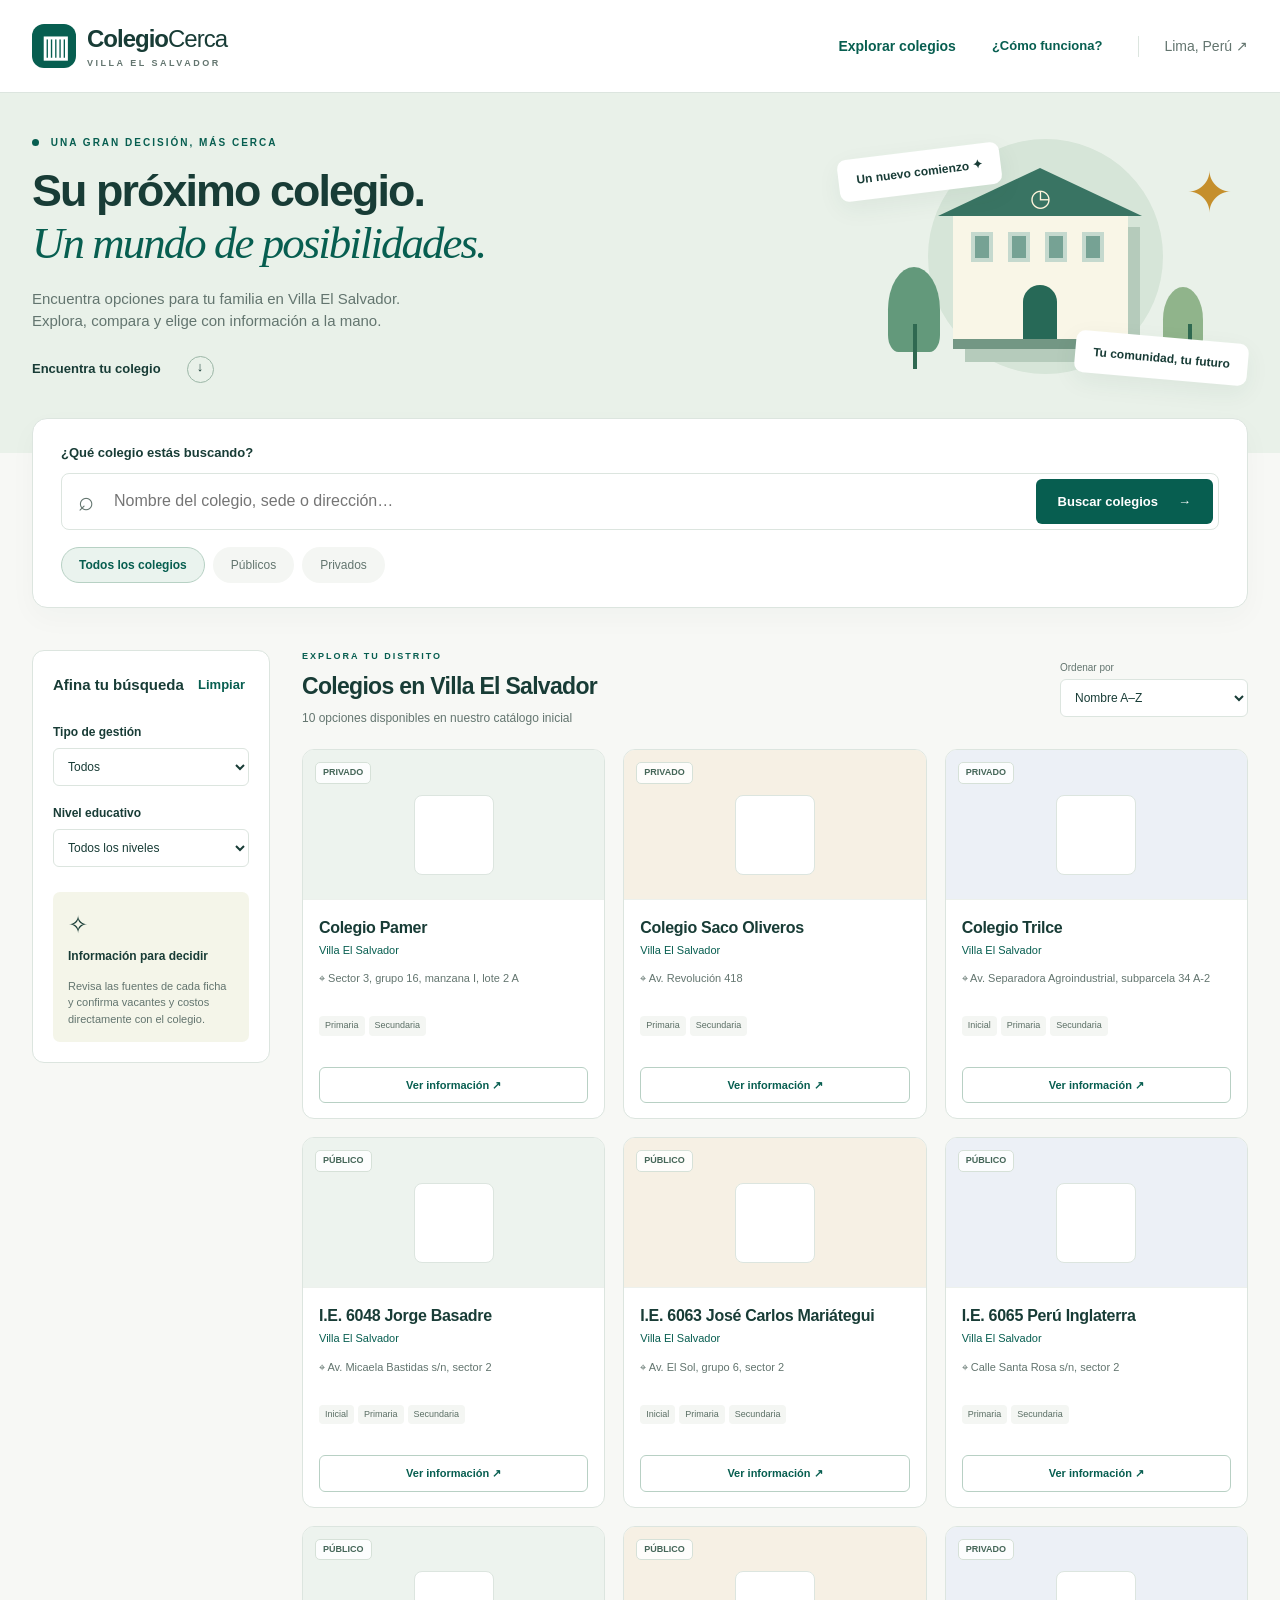
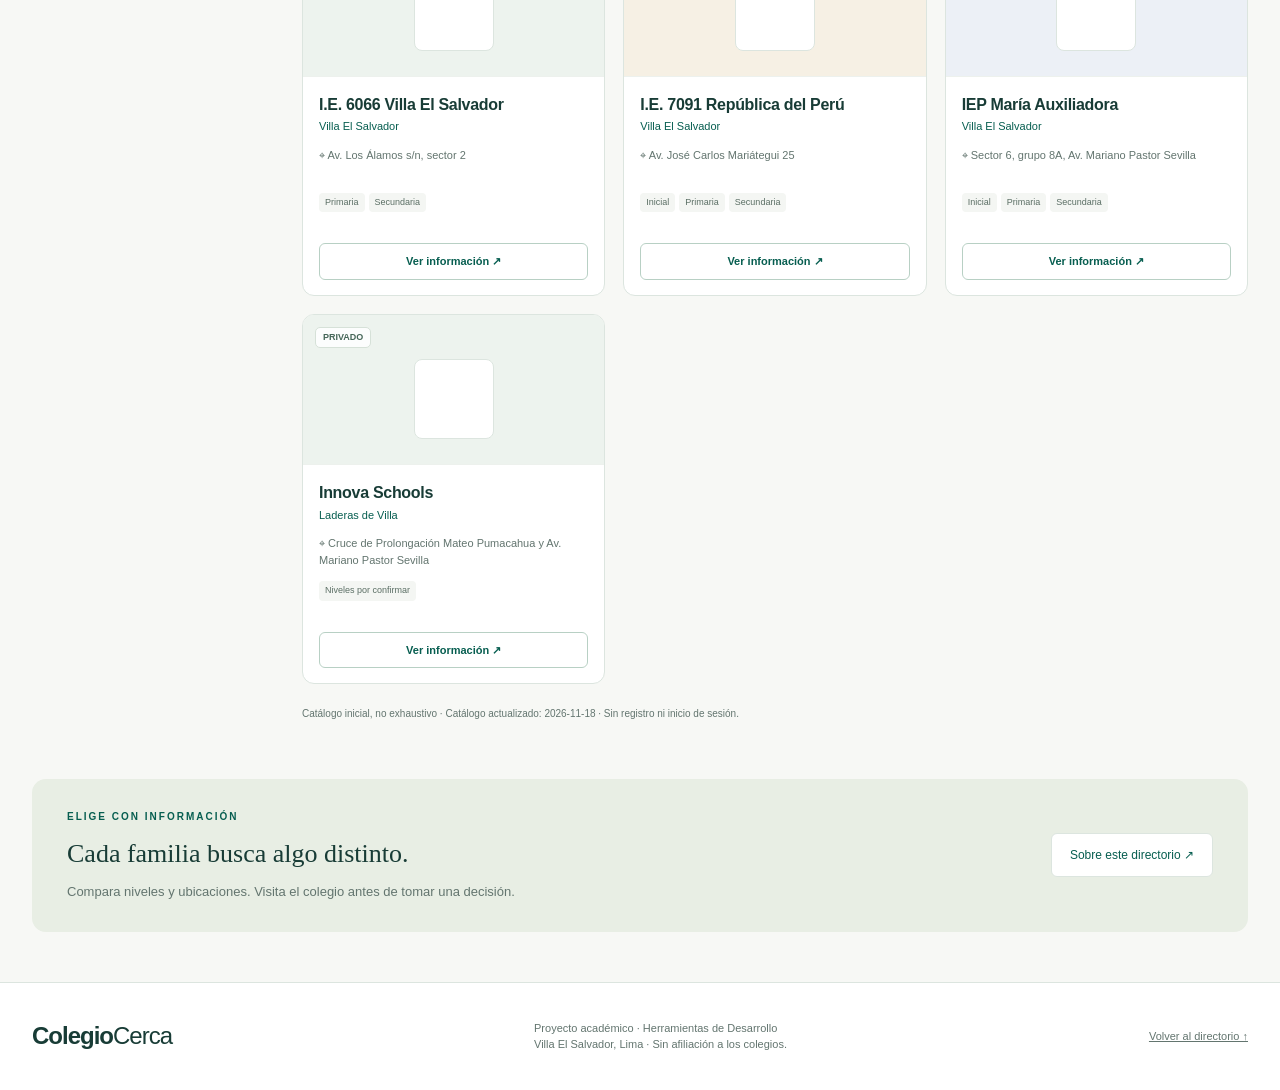
==== commit fd1c12ec: "feat: agregar contacto de Pamer y retirar costos del directorio" ====
--- a/web/index.html
+++ b/web/index.html
@@ -13,10 +13,10 @@
 <main>
 <section class="hero"><div class="container hero-layout"><div><p class="eyebrow"><span class="dot"></span> UNA GRAN DECISIÓN, MÁS CERCA</p><h1>Su próximo colegio.<br><em>Un mundo de posibilidades.</em></h1><p class="hero-copy">Encuentra opciones para tu familia en Villa El Salvador.<br>Explora, compara y elige con información a la mano.</p><a class="hero-link" href="#directorio">Encuentra tu colegio <span>↓</span></a></div><div class="hero-art" aria-hidden="true"><div class="orbit"></div><div class="sun">✦</div><div class="school"><div class="school-roof"></div><span class="school-clock">◷</span><div class="windows"><i></i><i></i><i></i><i></i></div><div class="door"></div></div><span class="art-label label-one">Un nuevo comienzo ✦</span><span class="art-label label-two">Tu comunidad, tu futuro</span><div class="tree tree-one"></div><div class="tree tree-two"></div></div></div></section>
 <section class="container finder" aria-label="Buscador"><label for="search">¿Qué colegio estás buscando?</label><div class="search-row"><span aria-hidden="true">⌕</span><input id="search" type="search" placeholder="Nombre del colegio, sede o dirección…" autocomplete="off"><button id="searchButton" class="primary">Buscar colegios <span aria-hidden="true">→</span></button></div><div class="quick-filters" aria-label="Tipo de búsqueda"><button data-quick="todos" aria-pressed="true">Todos los colegios</button><button data-quick="publico" aria-pressed="false">Públicos</button><button data-quick="privado" aria-pressed="false">Privados</button></div></section>
-<section id="directorio" class="container directory"><aside class="filters"><div class="filter-heading"><h2>Afina tu búsqueda</h2><button id="clear" class="text-button">Limpiar</button></div><label for="gestion">Tipo de gestión</label><select id="gestion"><option value="">Todos</option><option value="publico">Público</option><option value="privado">Privado</option></select><label for="nivel">Nivel educativo</label><select id="nivel"><option value="">Todos los niveles</option><option value="primaria">Primaria</option><option value="secundaria">Secundaria</option></select><fieldset><legend>Pensión mensual · privados</legend><div class="price-inputs"><label>Desde S/<input id="min" type="number" min="0" step="1" placeholder="0"></label><label>Hasta S/<input id="max" type="number" min="0" step="1" placeholder="Sin límite"></label></div><label class="check"><input id="unknown" type="checkbox" checked> Incluir precios por consultar</label><small>Los importes no publicados no se consideran S/ 0. Los públicos se mantienen al filtrar por presupuesto.</small></fieldset><p id="filterError" role="alert"></p><div class="sidebar-note"><span aria-hidden="true">✧</span><strong>Información para decidir</strong><p>Revisa las fuentes de cada ficha y confirma vacantes y costos directamente con el colegio.</p></div></aside>
-<div class="results"><div class="results-top"><div><p class="eyebrow">EXPLORA TU DISTRITO</p><h2>Colegios en Villa El Salvador</h2><p id="count" role="status" aria-live="polite">Cargando el directorio…</p></div><label class="sort-label" for="sort">Ordenar por<select id="sort"><option value="nombre">Nombre A–Z</option><option value="precio">Menor pensión publicada</option><option value="ranking">Coincidencia con mis filtros</option></select></label></div><p id="rankingNote" class="ranking-note" hidden>La coincidencia considera gestión, nivel y presupuesto seleccionados. No es una evaluación de calidad educativa. Los datos desconocidos no suman coincidencias.</p><div id="cards" class="cards" aria-busy="true"></div><p class="catalog-note">Catálogo inicial, no exhaustivo · <span id="updated"></span> · Sin registro ni inicio de sesión.</p></div></section>
-<section class="container help-strip"><div><p class="eyebrow">ELIGE CON INFORMACIÓN</p><h2>Cada familia busca algo distinto.</h2><p>Compara niveles, ubicación y costos. Visita el colegio antes de tomar una decisión.</p></div><button class="secondary" id="methodButton">Sobre este directorio ↗</button></section>
+<section id="directorio" class="container directory"><aside class="filters"><div class="filter-heading"><h2>Afina tu búsqueda</h2><button id="clear" class="text-button">Limpiar</button></div><label for="gestion">Tipo de gestión</label><select id="gestion"><option value="">Todos</option><option value="publico">Público</option><option value="privado">Privado</option></select><label for="nivel">Nivel educativo</label><select id="nivel"><option value="">Todos los niveles</option><option value="primaria">Primaria</option><option value="secundaria">Secundaria</option></select><div class="sidebar-note"><span aria-hidden="true">✧</span><strong>Información para decidir</strong><p>Revisa las fuentes de cada ficha y confirma vacantes y costos directamente con el colegio.</p></div></aside>
+<div class="results"><div class="results-top"><div><p class="eyebrow">EXPLORA TU DISTRITO</p><h2>Colegios en Villa El Salvador</h2><p id="count" role="status" aria-live="polite">Cargando el directorio…</p></div><label class="sort-label" for="sort">Ordenar por<select id="sort"><option value="nombre">Nombre A–Z</option><option value="ranking">Coincidencia con mis filtros</option></select></label></div><p id="rankingNote" class="ranking-note" hidden>La coincidencia considera el tipo de gestión y el nivel educativo seleccionados. No es una evaluación de calidad educativa. Los datos desconocidos no suman coincidencias.</p><div id="cards" class="cards" aria-busy="true"></div><p class="catalog-note">Catálogo inicial, no exhaustivo · <span id="updated"></span> · Sin registro ni inicio de sesión.</p></div></section>
+<section class="container help-strip"><div><p class="eyebrow">ELIGE CON INFORMACIÓN</p><h2>Cada familia busca algo distinto.</h2><p>Compara niveles y ubicaciones. Visita el colegio antes de tomar una decisión.</p></div><button class="secondary" id="methodButton">Sobre este directorio ↗</button></section>
 </main><footer><div class="container footer-content"><span class="brand">Colegio<span class="brand-light">Cerca</span></span><p>Proyecto académico · Herramientas de Desarrollo<br>Villa El Salvador, Lima · Sin afiliación a los colegios.</p><a href="#directorio">Volver al directorio ↑</a></div></footer>
 <dialog id="detail" aria-labelledby="detailTitle"><button class="close" id="closeDetail" aria-label="Cerrar información">×</button><div id="detailContent"></div></dialog>
-<dialog id="about" aria-labelledby="aboutTitle"><button class="close" id="closeAbout" aria-label="Cerrar explicación">×</button><p class="eyebrow">TRANSPARENCIA</p><h2 id="aboutTitle">Tu búsqueda, con contexto.</h2><p>Este directorio académico reúne fichas de colegios de Villa El Salvador. No es un ranking oficial ni una evaluación de su calidad.</p><h3>¿Cómo se ordenan los resultados?</h3><p>Por defecto, alfabéticamente. Puedes ordenar por pensión publicada o por coincidencia con tus preferencias. En este último caso mostramos también opciones que no cumplen todos los filtros, indicando cuántos criterios coinciden. Cada criterio seleccionado pesa lo mismo; la búsqueda por texto siempre se respeta.</p><h3>Precios y niveles</h3><p>“Consultar” significa que no tenemos un importe publicado y verificado. No implica gratuidad. Las fichas indican solo los niveles documentados, que pueden no cubrir toda la oferta del colegio.</p><h3>Identidad e información</h3><p>Cada colegio tiene un espacio para su imagen. Si todavía no está disponible, el recuadro permanece vacío. Los enlaces de Facebook y Google Maps se incorporan manualmente y solo se habilitan cuando tienen una URL válida. Puedes consultar las fuentes originales desde cada ficha. Los datos se actualizan editando el catálogo del proyecto; no se sincronizan automáticamente.</p></dialog>
+<dialog id="about" aria-labelledby="aboutTitle"><button class="close" id="closeAbout" aria-label="Cerrar explicación">×</button><p class="eyebrow">TRANSPARENCIA</p><h2 id="aboutTitle">Tu búsqueda, con contexto.</h2><p>Este directorio académico reúne fichas de colegios de Villa El Salvador. No es un ranking oficial ni una evaluación de su calidad.</p><h3>¿Cómo se ordenan los resultados?</h3><p>Por defecto, alfabéticamente. Puedes ordenar por coincidencia con tus preferencias. En este último caso mostramos también opciones que no cumplen todos los filtros, indicando cuántos criterios coinciden. Cada criterio seleccionado pesa lo mismo; la búsqueda por texto siempre se respeta.</p><h3>Niveles educativos</h3><p> Las fichas indican solo los niveles documentados, que pueden no cubrir toda la oferta del colegio.</p><h3>Identidad e información</h3><p>Cada colegio tiene un espacio para su imagen. Si todavía no está disponible, el recuadro permanece vacío. Los enlaces de Facebook y mapas se incorporan manualmente y solo se habilitan cuando tienen una URL válida. Puedes consultar las fuentes originales desde cada ficha. Los datos se actualizan editando el catálogo del proyecto; no se sincronizan automáticamente.</p></dialog>
 </body></html>
